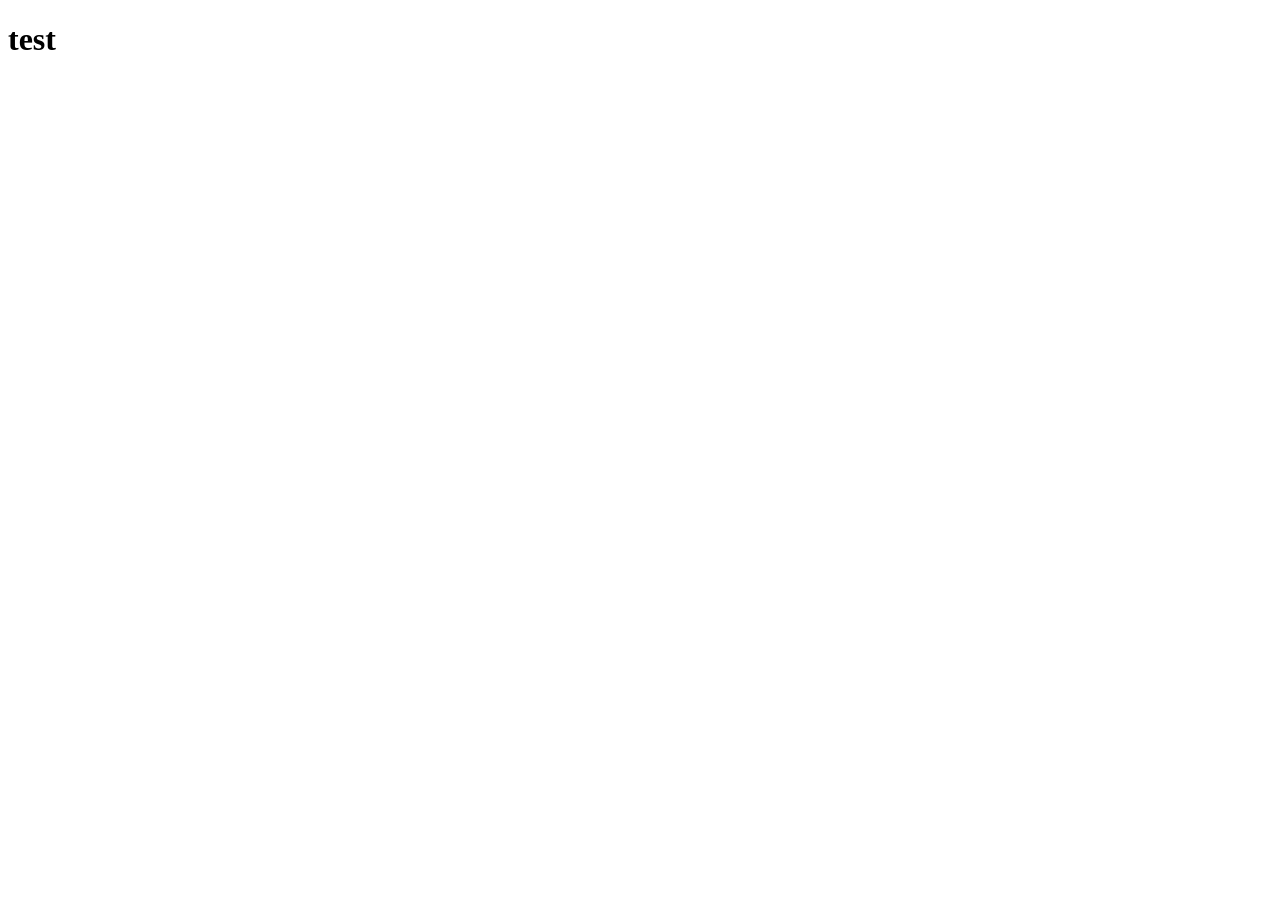
==== index.html @ ed4ebb0f "commit inicial" ====
<!DOCTYPE html>
<html lang='pt-BR>
<head>
    <meta charset='utf-8'>
    <meta name='viewport' content='width=device-width, initial-scale=1'>
    <title>Page Title</title>
    <link rel='stylesheet' href='style.css'>
</head>
<body>
    <h1>test</h1>

</body>
</html>
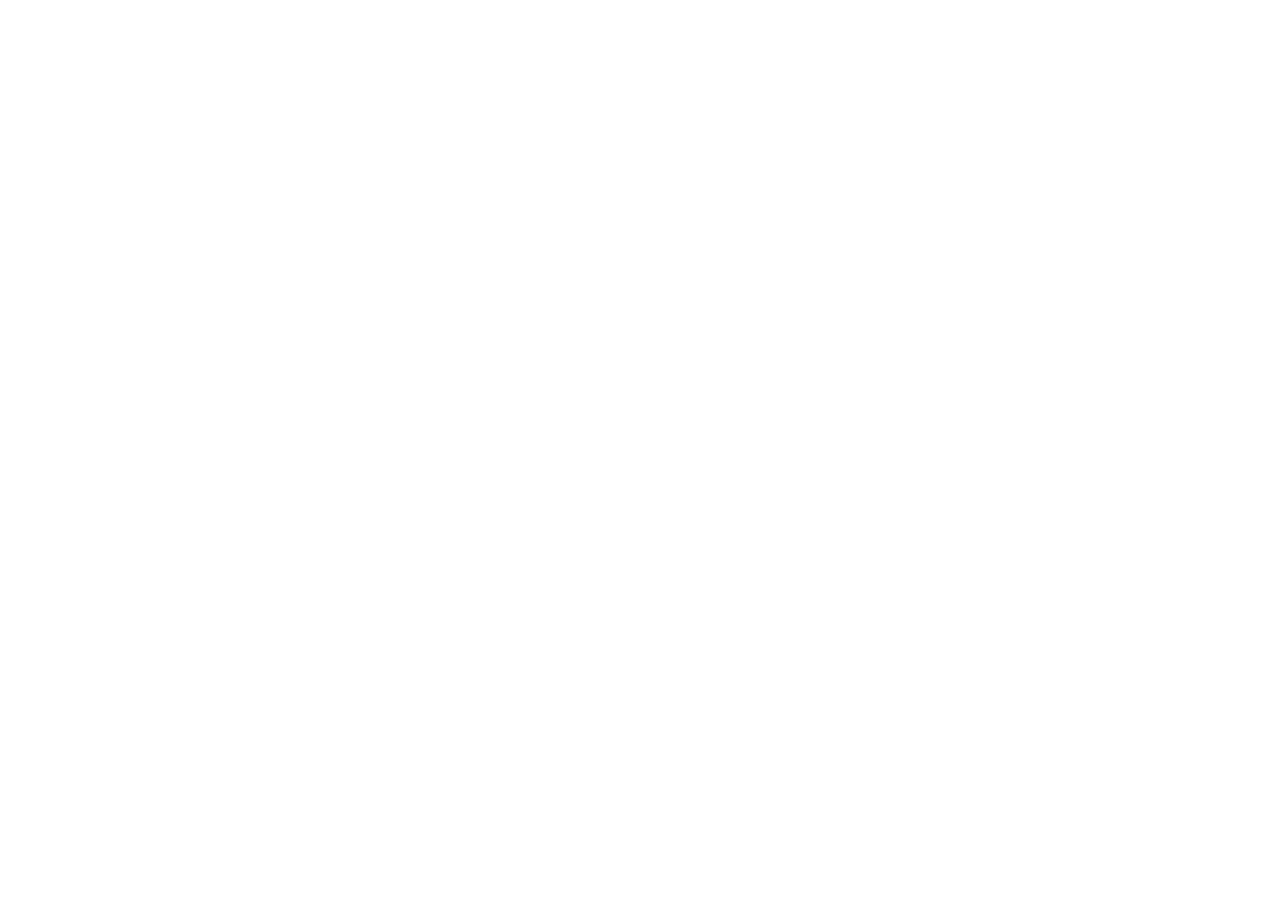
==== commit 79596173: "Reset CSS" ====
--- a/index.html
+++ b/index.html
@@ -7,7 +7,7 @@
     <link rel='stylesheet' href='style.css'>
 </head>
 <body>
-    <h1>test</h1>
+    
 
 </body>
 </html>
--- a/style.css
+++ b/style.css
@@ -0,0 +1,51 @@
+/*
+    HTML5 Reset
+*/
+html, body, div, span, applet, object, iframe,
+h1, h2, h3, h4, h5, h6, p, blockquote, pre,
+a, abbr, acronym, address, big, cite, code,
+del, dfn, em, img, ins, kbd, q, s, samp,
+small, strike, strong, sub, sup, tt, var,
+b, u, i, center,
+dl, dt, dd, ol, ul, li,
+fieldset, form, label, legend,
+table, caption, tbody, tfoot, thead, tr, th, td,
+article, aside, canvas, details, embed, 
+figure, figcaption, footer, header, hgroup, 
+menu, nav, output, ruby, section, summary,
+time, mark, audio, video {
+	margin: 0;
+	padding: 0;
+	border: 0;
+	font-size: 100%;
+	font: inherit;
+	vertical-align: baseline;
+}
+
+article, aside, details, figcaption, figure, 
+footer, header, hgroup, menu, nav, section {
+	display: block;
+}
+body {
+	line-height: 1;
+}
+ol, ul {
+	list-style: none;
+}
+blockquote, q {
+	quotes: none;
+}
+blockquote:before, blockquote:after,
+q:before, q:after {
+	content: '';
+	content: none;
+}
+table {
+	border-collapse: collapse;
+	border-spacing: 0;
+}
+
+/* Tela de login */
+#titulo{
+    font-size: 220px;
+}
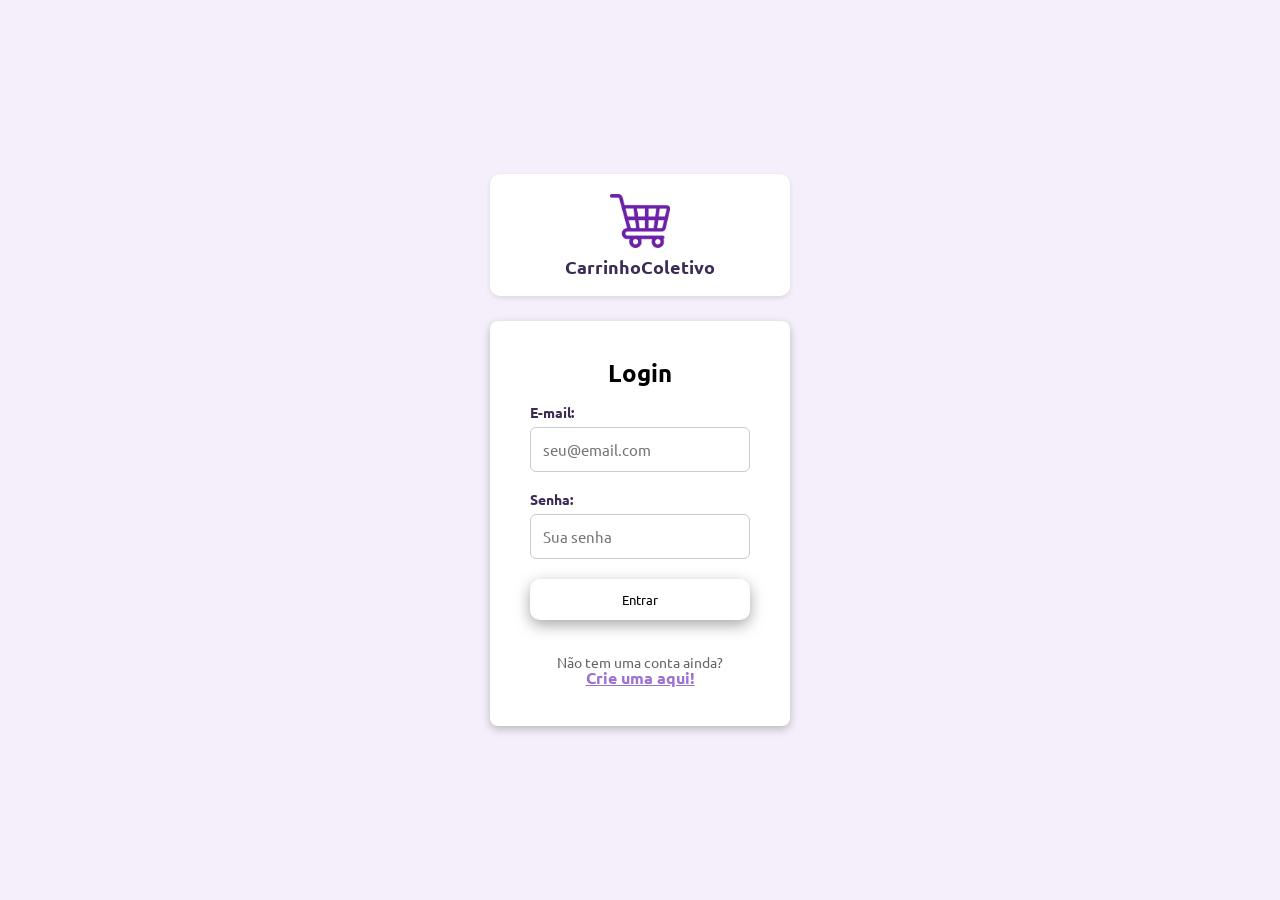
==== commit 8948ce2e: "renomeia login.html para index.html" ====
--- a/index.html
+++ b/index.html
@@ -1,13 +1,41 @@
 <!DOCTYPE html>
-<html lang='pt-BR>
+<html lang="pt-BR">
 <head>
-    <meta charset='utf-8'>
-    <meta name='viewport' content='width=device-width, initial-scale=1'>
-    <title>Page Title</title>
-    <link rel='stylesheet' href='style.css'>
+    <meta charset="UTF-8">
+    <meta name="viewport" content="width=device-width, initial-scale=1.0">
+    <title>Login - CarrinhoColetivo</title>
+    <link rel="stylesheet" href="style.css">
+    <link rel="preconnect" href="https://fonts.googleapis.com">
+    <link rel="preconnect" href="https://fonts.gstatic.com" crossorigin>
+    <link href="https://fonts.googleapis.com/css2?family=Ubuntu:wght@400;500;700&display=swap" rel="stylesheet">
 </head>
 <body>
-    
+    <div class="logo">
+        <img src="./logos/roxa sem fundo.png" alt="logo CarrinhoColetivo">
+        <h1>CarrinhoColetivo</h1>
+    </div>
+    <div id="form-login">
+        <form id="meu-form-login">
+            <h1>Login</h1>
+            <div class="grupo-campo"> 
+                <label for="email">E-mail:</label>
+                <input type="email" id="email" name="email" placeholder="seu@email.com" required>
+            </div>
 
+            <div class="grupo-campo">
+                <label for="senha">Senha:</label>
+                <input type="password" id="senha" name="senha" placeholder="Sua senha" required>
+            </div>
+            
+            <button class="login-button" type="submit">Entrar</button>
+            
+            <div class="cria-conta" style="text-align: center; margin-top: 15px;">
+                <p style="font-size: 14px; color: #666;">Não tem uma conta ainda?</p>
+                <a href="cadastro.html" style="font-weight: bold; color: var(--roxo-principal);">Crie uma aqui!</a>
+            </div>
+        </form>
+    </div>
+
+    <script src="javascripts/script-login.js"></script>
 </body>
 </html>
--- a/style.css
+++ b/style.css
@@ -14,38 +14,205 @@
 figure, figcaption, footer, header, hgroup, 
 menu, nav, output, ruby, section, summary,
 time, mark, audio, video {
-	margin: 0;
-	padding: 0;
-	border: 0;
-	font-size: 100%;
-	font: inherit;
-	vertical-align: baseline;
+    margin: 0;
+    padding: 0;
+    border: 0;
+    font-size: 100%;
+    font: inherit;
+    vertical-align: baseline;
 }
 
 article, aside, details, figcaption, figure, 
 footer, header, hgroup, menu, nav, section {
-	display: block;
+    display: block;
 }
 body {
-	line-height: 1;
+    line-height: 1;
 }
 ol, ul {
-	list-style: none;
+    list-style: none;
 }
 blockquote, q {
-	quotes: none;
+    quotes: none;
 }
 blockquote:before, blockquote:after,
 q:before, q:after {
-	content: '';
-	content: none;
+    content: '';
+    content: none;
 }
 table {
-	border-collapse: collapse;
-	border-spacing: 0;
-}
-
-/* Tela de login */
-#titulo{
-    font-size: 220px;
+    border-collapse: collapse;
+    border-spacing: 0;
+}
+
+/*
+    Variáveis
+*/
+:root {
+    --fundo-tela: #f4effa;
+    --roxo-principal: #9b72cf;
+    --roxo-hover: #7a4eb3;
+    --texto-escuro: #3d2b56;
+    --branco-caixa: #ffffff;
+}
+
+/*
+    Tela de login
+*/
+*{
+    font-family: "Ubuntu", sans-serif;
+    box-sizing: border-box; /* Garante que padding não quebre o layout */
+}
+
+body{
+    font-family: "Ubuntu", sans-serif;
+    display: flex;
+    flex-direction: column;
+    justify-content: center;
+    align-items: center;
+    min-height: 100vh;
+    background-color: var(--fundo-tela);
+    padding: 10px; /* Margem nas laterais para não encostar na tela */
+}
+
+
+.logo {
+    display: flex;
+    flex-direction: column;
+    justify-content: center;
+    align-items: center;
+    gap: 10px;
+    
+    background-color: var(--branco-caixa);
+    padding: 20px;
+    margin-bottom: 25px;
+    border-radius: 10px;
+    box-shadow: rgba(0, 0, 0, 0.1) 0px 2px 5px;
+    
+    width: 100%;
+    max-width: 300px;
+    
+    transition: all 0.3s ease;
+}
+
+.logo img {
+    width: 60px; 
+    height: auto;
+}
+
+.logo h1 {
+    font-size: 18px;
+    font-weight: bold;
+    color: var(--texto-escuro);
+}
+
+#form-cadastro, #form-login{
+    display: flex;
+    flex-direction: column;
+    align-items: center;
+    justify-content: center;
+    width: 100%;
+    max-width: 300px;
+    gap: 25px;
+
+    padding: 40px;
+    background-color: #fff;
+    border-radius: 8px;
+
+    box-shadow: rgba(0, 0, 0, 0.24) 0px 3px 8px;
+    transition: all 0.3s ease;
+}
+
+#form-cadastro form, #form-login form {
+    display: flex;
+    flex-direction: column;
+    gap: 20px;
+    width: 100%;
+}
+
+#form-cadastro h1, #form-login h1{
+    text-align: center;
+    margin-top: 0;
+    font-size: 24px;
+    font-weight: bold;
+}
+
+#form-cadastro:hover, #form-login:hover, .logo:hover{
+    box-shadow: rgba(51, 1, 63, 0.3) 0px 8px 12px;
+}
+
+/*
+    Botão submit cadastro
+*/
+.cadastrar-button, .login-button {
+  position: relative; 
+  border: none;
+  color: #000;
+  padding: 12px 24px; 
+  background-color: transparent; 
+  cursor: pointer; 
+  box-shadow: rgba(0, 0, 0, 0.35) 0px 5px 15px;
+  transition: all 0.3s ease;
+  border-radius: 10px;
+}
+
+.cadastrar-button:hover, .login-button:hover {
+  background-color: var(--texto-escuro); 
+  box-shadow: rgba(0, 0, 0, 0.35) 0px 10px 20px;
+  color: white;
+}
+
+/*
+    Campos e Inputs
+*/
+.grupo-campo {
+    display: flex;
+    flex-direction: column;
+    gap: 8px;
+    width: 100%;
+}
+
+.grupo-campo label {
+    font-size: 14px;
+    font-weight: 600;
+    color: var(--texto-escuro);
+}
+
+.grupo-campo input {
+    width: 100%;
+    padding: 12px;
+    border: 1px solid #ccc;
+    border-radius: 6px;
+    font-size: 15px;
+    transition: all 0.3s ease;
+}
+
+.grupo-campo input:focus {
+    border-color: var(--roxo-principal);
+    outline: none;
+    box-shadow: 0 0 0 3px rgba(155, 114, 207, 0.2);
+}
+
+/* Estilo para o link de retorno */
+a {
+    transition: color 0.3s ease;
+}
+
+a:hover {
+    color: var(--roxo-hover);
+    text-decoration: underline;
+}
+
+/* RESPONSIVIDADE PARA CELULAR 
+*/
+@media (max-width: 480px) {
+    #form-cadastro, #form-login {
+        max-width: 90%;   /* Abre para usar a tela quase toda */
+        padding: 20px;    /* Reduz o padding interno para sobrar mais espaço pros campos */
+    }
+    
+    .logo {
+        max-width: 90%;
+        padding: 15px;
+    }
 }
